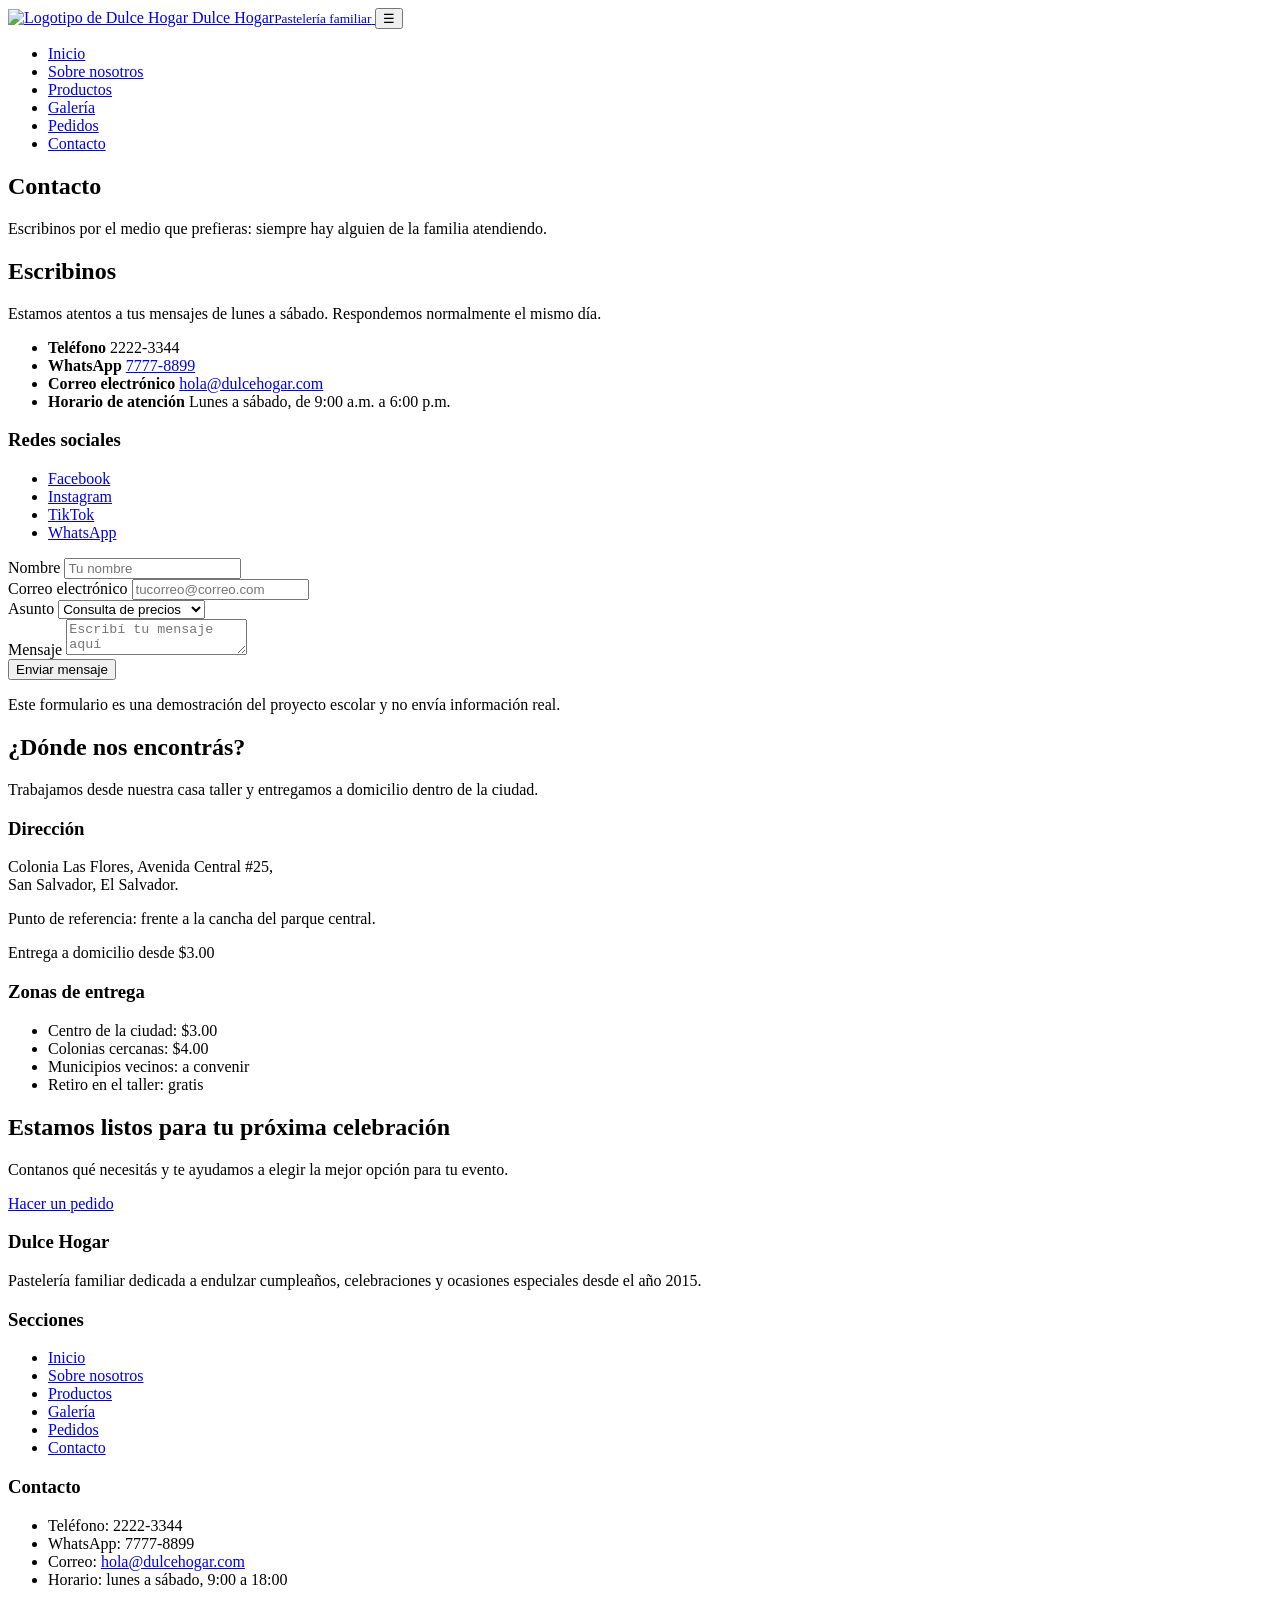
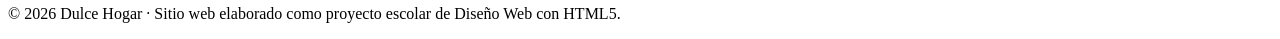
==== contacto.html @ a6727d35 "Add files via upload" ====
<!DOCTYPE html>
<html lang="es">
<head>
  <meta charset="UTF-8">
  <meta name="viewport" content="width=device-width, initial-scale=1.0">
  <title>Contacto | Dulce Hogar</title>
  <meta name="description" content="Teléfono, WhatsApp, correo, redes sociales y ubicación de la pastelería familiar Dulce Hogar.">
  <meta name="author" content="Dulce Hogar">
  <link rel="icon" href="img/logo.svg" type="image/svg+xml">
  <link rel="preconnect" href="https://fonts.googleapis.com">
  <link rel="preconnect" href="https://fonts.gstatic.com" crossorigin>
  <link href="https://fonts.googleapis.com/css2?family=Nunito:wght@400;600;800&family=Playfair+Display:wght@600;700&display=swap" rel="stylesheet">
  <link rel="stylesheet" href="css/estilos.css">
</head>

<body>
  <!-- ===================== ENCABEZADO ===================== -->
  <header class="encabezado">
    <div class="contenedor barra">
      <a class="logo" href="index.html">
        <img src="img/logo.svg" alt="Logotipo de Dulce Hogar">
        <span>Dulce Hogar<small>Pastelería familiar</small></span>
      </a>

      <button class="boton-menu" type="button" aria-label="Abrir menú" aria-expanded="false" aria-controls="menu-principal">&#9776;</button>

      <nav aria-label="Menú principal">
        <ul class="menu" id="menu-principal">
          <li><a href="index.html">Inicio</a></li>
          <li><a href="nosotros.html">Sobre nosotros</a></li>
          <li><a href="productos.html">Productos</a></li>
          <li><a href="galeria.html">Galería</a></li>
          <li><a href="pedidos.html">Pedidos</a></li>
          <li><a class="activo" href="contacto.html">Contacto</a></li>
        </ul>
      </nav>
    </div>
  </header>

  <main>
    <!-- ===================== CABECERA DE LA PÁGINA ===================== -->
    <section class="cabecera-pagina">
      <div class="contenedor">
        <h1>Contacto</h1>
        <p>Escribinos por el medio que prefieras: siempre hay alguien de la familia atendiendo.</p>
      </div>
    </section>

    <!-- ===================== DATOS DE CONTACTO ===================== -->
    <section class="seccion" id="datos">
      <div class="contenedor dos-columnas">
        <div>
          <h2>Escribinos</h2>
          <p>Estamos atentos a tus mensajes de lunes a sábado. Respondemos
             normalmente el mismo día.</p>

          <ul class="datos-contacto">
            <li><strong>Teléfono</strong> 2222-3344</li>
            <li><strong>WhatsApp</strong> <a href="https://wa.me/50377778899">7777-8899</a></li>
            <li><strong>Correo electrónico</strong> <a href="mailto:hola@dulcehogar.com">hola@dulcehogar.com</a></li>
            <li><strong>Horario de atención</strong> Lunes a sábado, de 9:00 a.m. a 6:00 p.m.</li>
          </ul>

          <h3>Redes sociales</h3>
          <ul class="redes">
            <li><a href="#">Facebook</a></li>
            <li><a href="#">Instagram</a></li>
            <li><a href="#">TikTok</a></li>
            <li><a href="https://wa.me/50377778899">WhatsApp</a></li>
          </ul>
        </div>

        <form class="formulario" data-demo action="#" method="post">
          <div class="campo">
            <label for="c-nombre">Nombre</label>
            <input type="text" id="c-nombre" name="nombre" placeholder="Tu nombre" required>
          </div>
          <div class="campo">
            <label for="c-correo">Correo electrónico</label>
            <input type="email" id="c-correo" name="correo" placeholder="tucorreo@correo.com" required>
          </div>
          <div class="campo">
            <label for="c-asunto">Asunto</label>
            <select id="c-asunto" name="asunto">
              <option>Consulta de precios</option>
              <option>Cotización de evento</option>
              <option>Sugerencia</option>
              <option>Otro</option>
            </select>
          </div>
          <div class="campo">
            <label for="c-mensaje">Mensaje</label>
            <textarea id="c-mensaje" name="mensaje" placeholder="Escribí tu mensaje aquí" required></textarea>
          </div>
          <button class="boton" type="submit">Enviar mensaje</button>
          <p class="mensaje-enviado" tabindex="-1" hidden><strong>¡Mensaje enviado!</strong> Gracias por escribirnos, te responderemos pronto.</p>
          <p class="aviso-form">Este formulario es una demostración del proyecto escolar y no envía información real.</p>
        </form>
      </div>
    </section>

    <!-- ===================== UBICACIÓN ===================== -->
    <section class="seccion alterna" id="ubicacion">
      <div class="contenedor">
        <div class="seccion-titulo">
          <h2>¿Dónde nos encontrás?</h2>
          <p>Trabajamos desde nuestra casa taller y entregamos a domicilio dentro de la ciudad.</p>
        </div>

        <div class="rejilla-2 rejilla">
          <article class="tarjeta">
            <div class="tarjeta-cuerpo">
              <h3>Dirección</h3>
              <p>Colonia Las Flores, Avenida Central #25,<br>San Salvador, El Salvador.</p>
              <p>Punto de referencia: frente a la cancha del parque central.</p>
              <span class="precio">Entrega a domicilio desde $3.00</span>
            </div>
          </article>

          <article class="tarjeta">
            <div class="tarjeta-cuerpo">
              <h3>Zonas de entrega</h3>
              <ul class="ventajas">
                <li>Centro de la ciudad: $3.00</li>
                <li>Colonias cercanas: $4.00</li>
                <li>Municipios vecinos: a convenir</li>
                <li>Retiro en el taller: gratis</li>
              </ul>
            </div>
          </article>
        </div>
      </div>
    </section>

    <section class="franja">
      <div class="contenedor">
        <h2>Estamos listos para tu próxima celebración</h2>
        <p>Contanos qué necesitás y te ayudamos a elegir la mejor opción para tu evento.</p>
        <p><a class="boton" href="pedidos.html">Hacer un pedido</a></p>
      </div>
    </section>

  </main>

  <!-- ===================== PIE DE PÁGINA ===================== -->
  <footer class="pie">
    <div class="contenedor pie-rejilla">
      <div>
        <h3>Dulce Hogar</h3>
        <p>Pastelería familiar dedicada a endulzar cumpleaños, celebraciones
           y ocasiones especiales desde el año 2015.</p>
      </div>
      <div>
        <h3>Secciones</h3>
        <ul>
          <li><a href="index.html">Inicio</a></li>
          <li><a href="nosotros.html">Sobre nosotros</a></li>
          <li><a href="productos.html">Productos</a></li>
          <li><a href="galeria.html">Galería</a></li>
          <li><a href="pedidos.html">Pedidos</a></li>
          <li><a href="contacto.html">Contacto</a></li>
        </ul>
      </div>
      <div>
        <h3>Contacto</h3>
        <ul>
          <li>Teléfono: 2222-3344</li>
          <li>WhatsApp: 7777-8899</li>
          <li>Correo: <a href="mailto:hola@dulcehogar.com">hola@dulcehogar.com</a></li>
          <li>Horario: lunes a sábado, 9:00 a 18:00</li>
        </ul>
      </div>
    </div>
    <p class="pie-final">&copy; 2026 Dulce Hogar &middot; Sitio web elaborado como proyecto escolar de Diseño Web con HTML5.</p>
  </footer>

  <script src="js/menu.js"></script>
</body>
</html>
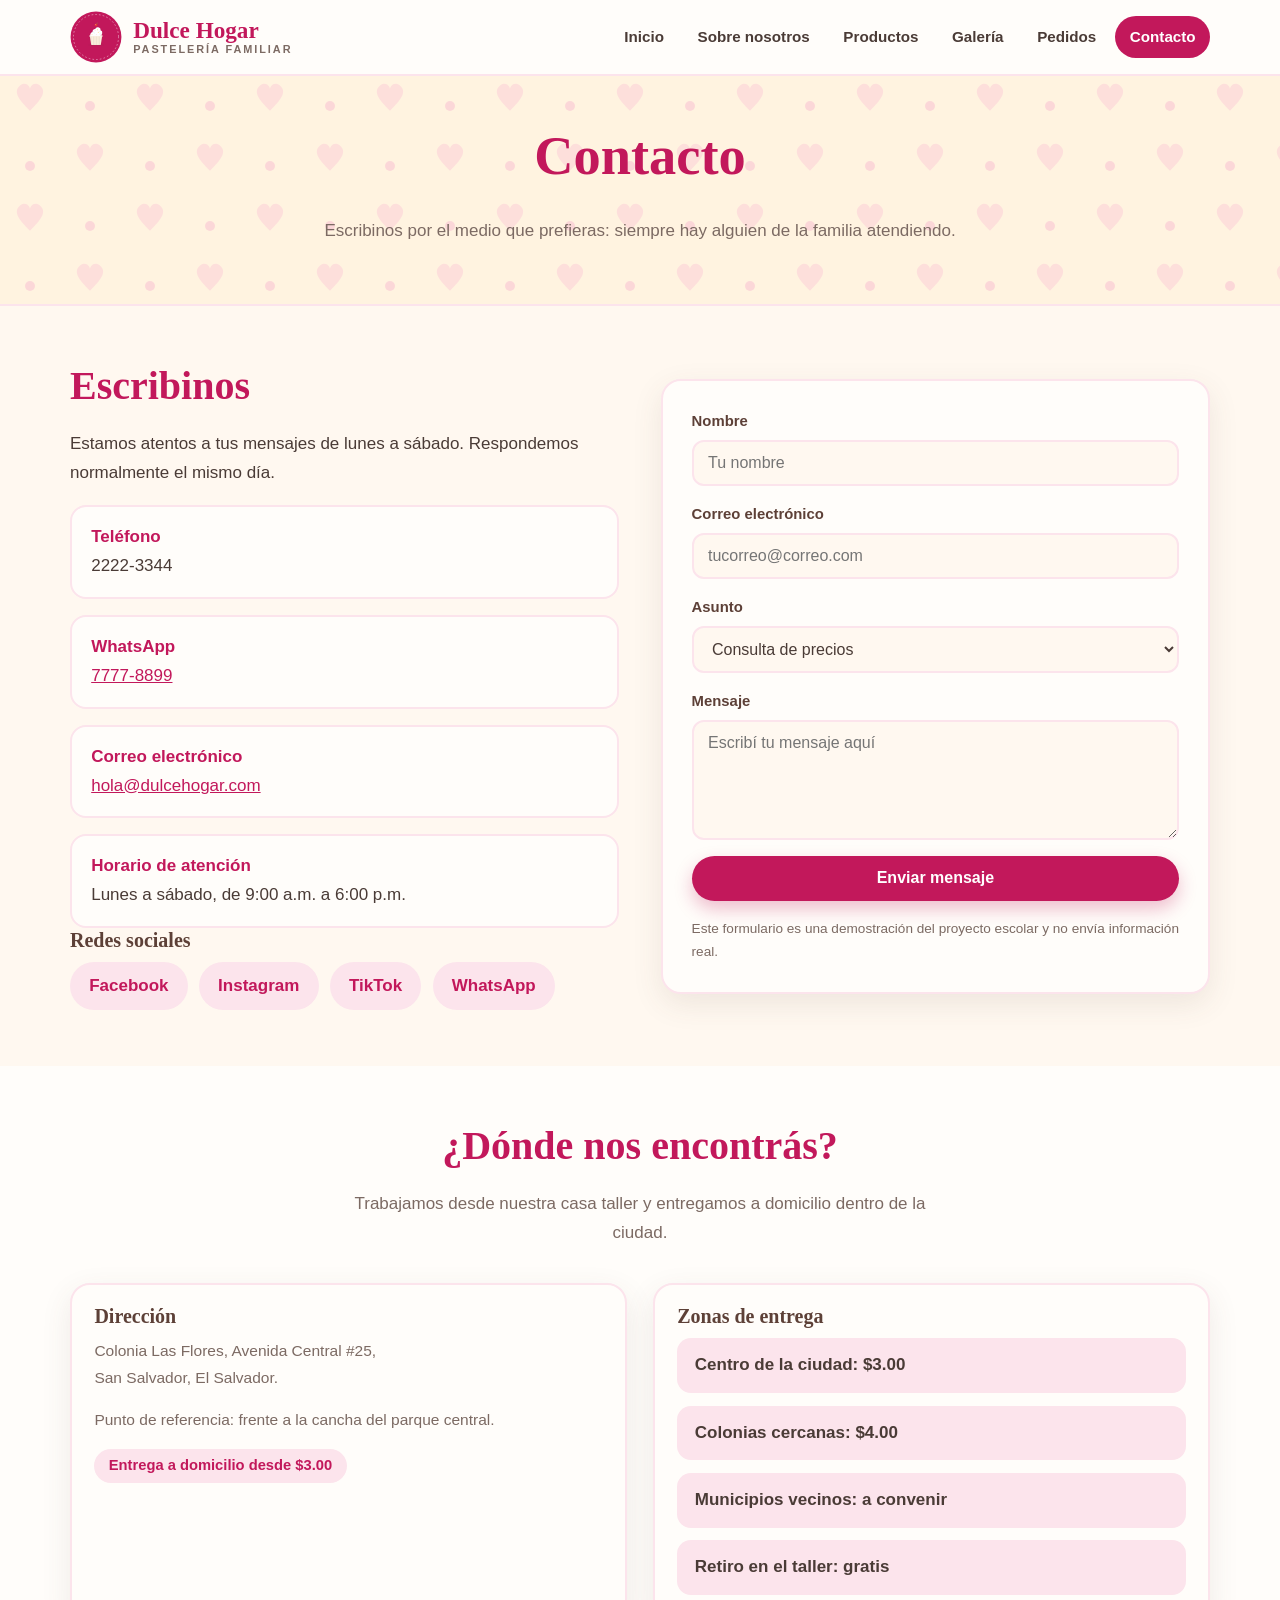
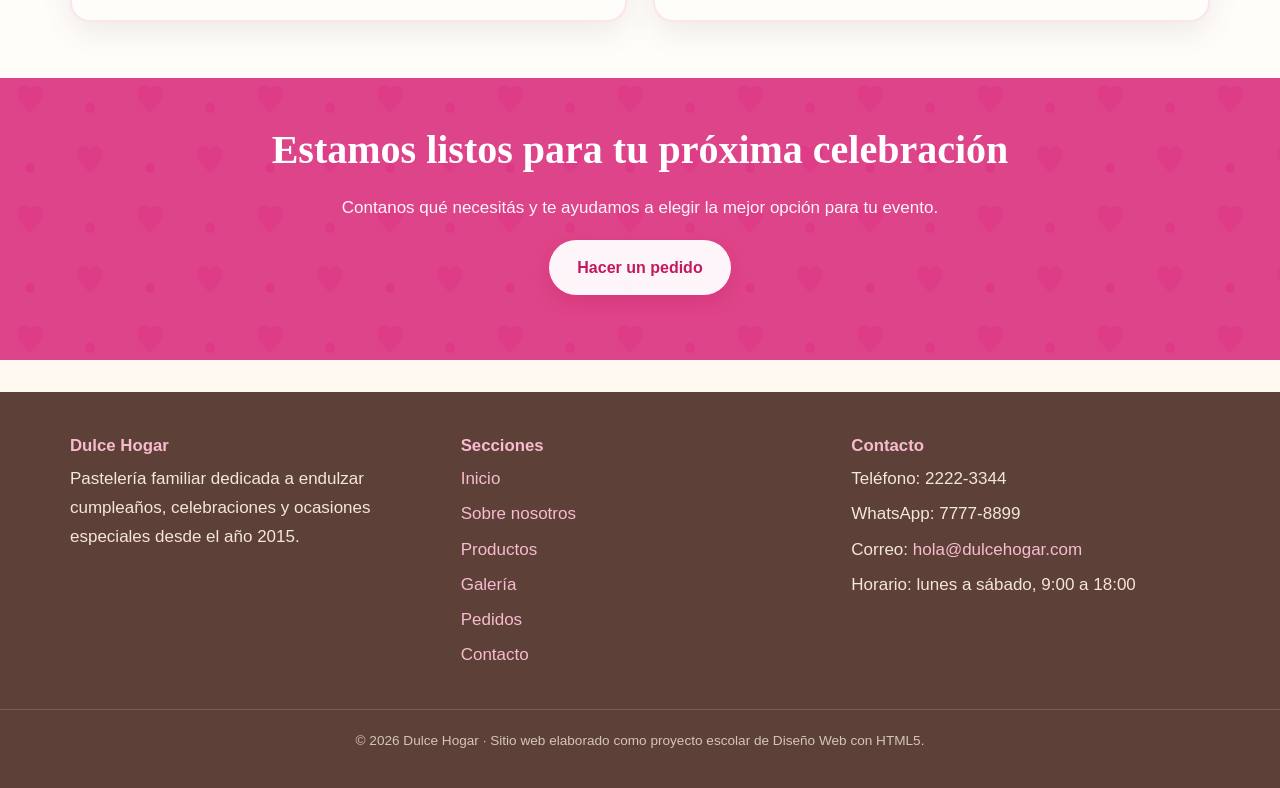
==== commit 26d709e8: "Add files via upload" ====
--- a/contacto.html
+++ b/contacto.html
@@ -6,11 +6,562 @@
   <title>Contacto | Dulce Hogar</title>
   <meta name="description" content="Teléfono, WhatsApp, correo, redes sociales y ubicación de la pastelería familiar Dulce Hogar.">
   <meta name="author" content="Dulce Hogar">
-  <link rel="icon" href="img/logo.svg" type="image/svg+xml">
+  <link rel="icon" href="[data-uri]" type="image/svg+xml">
   <link rel="preconnect" href="https://fonts.googleapis.com">
   <link rel="preconnect" href="https://fonts.gstatic.com" crossorigin>
   <link href="https://fonts.googleapis.com/css2?family=Nunito:wght@400;600;800&family=Playfair+Display:wght@600;700&display=swap" rel="stylesheet">
-  <link rel="stylesheet" href="css/estilos.css">
+  <style>
+/* ============================================================
+   Dulce Hogar - Pastelería familiar
+   Hoja de estilos principal
+   ============================================================ */
+
+:root {
+  --rosa: #c2185b;
+  --rosa-medio: #e8608f;
+  --rosa-claro: #f8bbd0;
+  --rosa-palo: #fce4ec;
+  --crema: #fff8f0;
+  --crema-fuerte: #ffe9cf;
+  --cafe: #5d4037;
+  --texto: #4a3b36;
+  --texto-suave: #7c6a63;
+  --blanco: #fffdfa;
+  --verde: #7cb342;
+  --sombra: 0 10px 30px rgba(93, 64, 55, 0.10);
+  --sombra-fuerte: 0 18px 40px rgba(93, 64, 55, 0.18);
+  --radio: 20px;
+}
+
+/* ---------- Base ---------- */
+* { box-sizing: border-box; }
+
+html { scroll-behavior: smooth; }
+
+body {
+  margin: 0;
+  font-family: "Nunito", "Segoe UI", Arial, sans-serif;
+  color: var(--texto);
+  background: var(--crema);
+  line-height: 1.7;
+  font-size: 17px;
+}
+
+h1, h2, h3 {
+  font-family: "Playfair Display", Georgia, "Times New Roman", serif;
+  color: var(--rosa);
+  line-height: 1.2;
+  margin: 0 0 .5em;
+}
+
+h1 { font-size: clamp(2.1rem, 5vw, 3.4rem); }
+h2 { font-size: clamp(1.7rem, 3.6vw, 2.5rem); }
+h3 { font-size: 1.25rem; color: var(--cafe); }
+
+p { margin: 0 0 1em; }
+
+a { color: var(--rosa); }
+
+img { max-width: 100%; display: block; }
+
+.contenedor {
+  width: min(1140px, 92%);
+  margin-inline: auto;
+}
+
+/* ---------- Encabezado y navegación ---------- */
+.encabezado {
+  position: sticky;
+  top: 0;
+  z-index: 50;
+  background: rgba(255, 253, 250, .95);
+  backdrop-filter: blur(6px);
+  border-bottom: 2px solid var(--rosa-palo);
+}
+
+.barra {
+  display: flex;
+  align-items: center;
+  justify-content: space-between;
+  gap: 1rem;
+  padding: .7rem 0;
+}
+
+.logo {
+  display: flex;
+  align-items: center;
+  gap: .7rem;
+  text-decoration: none;
+  color: var(--rosa);
+}
+
+.logo img { width: 52px; height: 52px; }
+
+.logo span {
+  font-family: "Playfair Display", Georgia, serif;
+  font-size: 1.45rem;
+  font-weight: 700;
+  line-height: 1.1;
+}
+
+.logo small {
+  display: block;
+  font-family: "Nunito", sans-serif;
+  font-size: .68rem;
+  letter-spacing: .18em;
+  text-transform: uppercase;
+  color: var(--texto-suave);
+  font-weight: 700;
+}
+
+.menu {
+  list-style: none;
+  display: flex;
+  gap: .3rem;
+  margin: 0;
+  padding: 0;
+}
+
+.menu a {
+  display: block;
+  padding: .5rem .9rem;
+  border-radius: 999px;
+  text-decoration: none;
+  color: var(--texto);
+  font-weight: 700;
+  font-size: .95rem;
+  transition: background .2s, color .2s;
+}
+
+.menu a:hover { background: var(--rosa-palo); color: var(--rosa); }
+
+.menu a.activo { background: var(--rosa); color: #fff; }
+
+.boton-menu {
+  display: none;
+  background: var(--rosa-palo);
+  border: none;
+  border-radius: 12px;
+  padding: .55rem .8rem;
+  font-size: 1.4rem;
+  color: var(--rosa);
+  cursor: pointer;
+  line-height: 1;
+}
+
+/* ---------- Botones ---------- */
+.boton {
+  display: inline-block;
+  background: var(--rosa);
+  color: #fff;
+  text-decoration: none;
+  font-weight: 800;
+  padding: .85rem 1.8rem;
+  border-radius: 999px;
+  border: none;
+  cursor: pointer;
+  font-size: 1rem;
+  font-family: inherit;
+  box-shadow: 0 8px 18px rgba(194, 24, 91, .28);
+  transition: transform .2s, box-shadow .2s, background .2s;
+}
+
+.boton:hover { transform: translateY(-3px); box-shadow: 0 12px 24px rgba(194, 24, 91, .35); }
+
+.boton.secundario {
+  background: #fff;
+  color: var(--rosa);
+  border: 2px solid var(--rosa-claro);
+  box-shadow: none;
+}
+
+.boton.secundario:hover { background: var(--rosa-palo); }
+
+/* ---------- Portada ---------- */
+.portada {
+  position: relative;
+  background: linear-gradient(180deg, var(--crema) 0%, #fff1f5 100%);
+  padding: 3.2rem 0 0;
+  text-align: center;
+}
+
+.portada-texto {
+  max-width: 660px;
+  margin-inline: auto;
+  padding-bottom: 2.4rem;
+}
+
+.portada-imagen {
+  width: 100%;
+  height: auto;
+  display: block;
+}
+
+.portada-texto p { font-size: 1.1rem; color: var(--texto-suave); }
+
+.etiqueta {
+  display: inline-block;
+  background: var(--rosa-palo);
+  color: var(--rosa);
+  font-weight: 800;
+  letter-spacing: .12em;
+  text-transform: uppercase;
+  font-size: .72rem;
+  padding: .4rem 1rem;
+  border-radius: 999px;
+  margin-bottom: 1rem;
+}
+
+/* ---------- Cabecera interna de página ---------- */
+.cabecera-pagina {
+  background: url("[data-uri]") repeat, var(--crema-fuerte);
+  padding: 3rem 0 2.6rem;
+  text-align: center;
+  border-bottom: 2px solid var(--rosa-palo);
+}
+
+.cabecera-pagina p {
+  max-width: 640px;
+  margin-inline: auto;
+  color: var(--texto-suave);
+}
+
+/* ---------- Secciones ---------- */
+.seccion { padding: 3.5rem 0; }
+
+.seccion.alterna { background: var(--blanco); }
+
+.seccion-titulo { text-align: center; margin-bottom: 2.2rem; }
+
+.seccion-titulo p {
+  max-width: 620px;
+  margin-inline: auto;
+  color: var(--texto-suave);
+}
+
+/* ---------- Rejillas y tarjetas ---------- */
+.rejilla {
+  display: grid;
+  grid-template-columns: repeat(auto-fit, minmax(260px, 1fr));
+  gap: 1.6rem;
+}
+
+.rejilla-2 { grid-template-columns: repeat(auto-fit, minmax(300px, 1fr)); }
+
+.tarjeta {
+  background: var(--blanco);
+  border: 2px solid var(--rosa-palo);
+  border-radius: var(--radio);
+  overflow: hidden;
+  box-shadow: var(--sombra);
+  transition: transform .25s, box-shadow .25s;
+  display: flex;
+  flex-direction: column;
+}
+
+.tarjeta:hover { transform: translateY(-6px); box-shadow: var(--sombra-fuerte); }
+
+.tarjeta img {
+  width: 100%;
+  height: 220px;
+  object-fit: contain;
+  background: var(--blanco);
+  border-bottom: 2px solid var(--rosa-palo);
+}
+
+.tarjeta-cuerpo { padding: 1.2rem 1.4rem 1.6rem; flex: 1; }
+
+.tarjeta-cuerpo p { color: var(--texto-suave); font-size: .97rem; }
+
+.precio {
+  display: inline-block;
+  background: var(--rosa-palo);
+  color: var(--rosa);
+  font-weight: 800;
+  padding: .3rem .9rem;
+  border-radius: 999px;
+  font-size: .92rem;
+}
+
+/* ---------- Bloque de texto + imagen ---------- */
+.dos-columnas {
+  display: grid;
+  grid-template-columns: repeat(auto-fit, minmax(310px, 1fr));
+  gap: 2.6rem;
+  align-items: center;
+}
+
+.dos-columnas img { border-radius: var(--radio); box-shadow: var(--sombra); }
+
+/* ---------- Lista de ventajas ---------- */
+.ventajas {
+  list-style: none;
+  padding: 0;
+  margin: 0;
+  display: grid;
+  gap: .8rem;
+}
+
+.ventajas li {
+  background: var(--rosa-palo);
+  border-radius: 14px;
+  padding: .8rem 1.1rem;
+  font-weight: 600;
+}
+
+/* ---------- Pasos numerados ---------- */
+.pasos {
+  list-style: none;
+  counter-reset: paso;
+  padding: 0;
+  margin: 0;
+  display: grid;
+  grid-template-columns: repeat(auto-fit, minmax(240px, 1fr));
+  gap: 1.4rem;
+}
+
+.pasos li {
+  counter-increment: paso;
+  background: var(--blanco);
+  border: 2px solid var(--rosa-palo);
+  border-radius: var(--radio);
+  padding: 2.6rem 1.4rem 1.4rem;
+  position: relative;
+  box-shadow: var(--sombra);
+}
+
+.pasos li::before {
+  content: counter(paso);
+  position: absolute;
+  top: -22px;
+  left: 1.2rem;
+  width: 46px;
+  height: 46px;
+  display: grid;
+  place-items: center;
+  background: var(--rosa);
+  color: #fff;
+  border-radius: 50%;
+  font-weight: 800;
+  font-size: 1.2rem;
+  box-shadow: 0 6px 14px rgba(194, 24, 91, .3);
+}
+
+.pasos h3 { margin-bottom: .3rem; }
+
+/* ---------- Galería ---------- */
+.galeria {
+  display: grid;
+  grid-template-columns: repeat(auto-fit, minmax(210px, 1fr));
+  gap: 1.2rem;
+}
+
+.galeria figure {
+  margin: 0;
+  background: var(--blanco);
+  border: 2px solid var(--rosa-palo);
+  border-radius: var(--radio);
+  overflow: hidden;
+  box-shadow: var(--sombra);
+  transition: transform .25s;
+}
+
+.galeria figure:hover { transform: scale(1.03) rotate(-1deg); }
+
+.galeria img {
+  height: 190px;
+  object-fit: contain;
+  width: 100%;
+  background: var(--blanco);
+  border-bottom: 2px solid var(--rosa-palo);
+}
+
+.galeria figcaption {
+  padding: .7rem 1rem 1rem;
+  text-align: center;
+  font-weight: 700;
+  color: var(--cafe);
+  font-size: .95rem;
+}
+
+/* ---------- Formularios ---------- */
+.formulario {
+  background: var(--blanco);
+  border: 2px solid var(--rosa-palo);
+  border-radius: var(--radio);
+  padding: 1.8rem;
+  box-shadow: var(--sombra);
+  display: grid;
+  gap: 1rem;
+}
+
+.campo { display: grid; gap: .35rem; }
+
+.campo label { font-weight: 800; font-size: .93rem; color: var(--cafe); }
+
+.campo input,
+.campo select,
+.campo textarea {
+  font-family: inherit;
+  font-size: 1rem;
+  padding: .75rem .9rem;
+  border: 2px solid var(--rosa-palo);
+  border-radius: 12px;
+  background: var(--crema);
+  color: var(--texto);
+}
+
+.campo input:focus,
+.campo select:focus,
+.campo textarea:focus {
+  outline: 3px solid var(--rosa-claro);
+  border-color: var(--rosa-medio);
+}
+
+.campo textarea { min-height: 120px; resize: vertical; }
+
+.campos-dobles {
+  display: grid;
+  grid-template-columns: repeat(auto-fit, minmax(220px, 1fr));
+  gap: 1rem;
+}
+
+.aviso-form {
+  font-size: .85rem;
+  color: var(--texto-suave);
+  margin: 0;
+}
+
+/* ---------- Datos de contacto ---------- */
+.datos-contacto { list-style: none; padding: 0; margin: 0; display: grid; gap: 1rem; }
+
+.datos-contacto li {
+  background: var(--blanco);
+  border: 2px solid var(--rosa-palo);
+  border-radius: 16px;
+  padding: 1rem 1.2rem;
+}
+
+.datos-contacto strong { display: block; color: var(--rosa); }
+
+.redes { display: flex; flex-wrap: wrap; gap: .7rem; padding: 0; margin: 0; list-style: none; }
+
+.redes a {
+  display: inline-block;
+  background: var(--rosa-palo);
+  color: var(--rosa);
+  text-decoration: none;
+  font-weight: 800;
+  padding: .6rem 1.2rem;
+  border-radius: 999px;
+  transition: background .2s, color .2s;
+}
+
+.redes a:hover { background: var(--rosa); color: #fff; }
+
+/* ---------- Franja destacada ---------- */
+.franja {
+  background: var(--rosa);
+  color: #fff;
+  text-align: center;
+  padding: 3rem 0;
+  background-image: url("[data-uri]");
+  background-blend-mode: soft-light;
+}
+
+.franja h2 { color: #fff; }
+
+.franja p { max-width: 620px; margin-inline: auto; opacity: .95; }
+
+.franja .boton { background: #fff; color: var(--rosa); }
+
+/* ---------- Tabla ---------- */
+.tabla {
+  width: 100%;
+  border-collapse: collapse;
+  background: var(--blanco);
+  border-radius: var(--radio);
+  overflow: hidden;
+  box-shadow: var(--sombra);
+}
+
+.tabla caption {
+  caption-side: top;
+  text-align: left;
+  font-weight: 800;
+  color: var(--texto-suave);
+  padding-bottom: .6rem;
+}
+
+.tabla th, .tabla td { padding: .85rem 1rem; text-align: left; border-bottom: 1px solid var(--rosa-palo); }
+
+.tabla thead th { background: var(--rosa); color: #fff; }
+
+.tabla tbody tr:nth-child(even) { background: var(--rosa-palo); }
+
+.envoltorio-tabla { overflow-x: auto; }
+
+/* ---------- Pie de página ---------- */
+.pie {
+  background: var(--cafe);
+  color: #f3e5df;
+  padding: 2.8rem 0 1.4rem;
+  margin-top: 2rem;
+}
+
+.pie h3 { color: var(--rosa-claro); font-family: "Nunito", sans-serif; font-size: 1.05rem; }
+
+.pie a { color: var(--rosa-claro); text-decoration: none; }
+
+.pie a:hover { text-decoration: underline; }
+
+.pie-rejilla {
+  display: grid;
+  grid-template-columns: repeat(auto-fit, minmax(220px, 1fr));
+  gap: 2rem;
+}
+
+.pie ul { list-style: none; padding: 0; margin: 0; }
+
+.pie li { margin-bottom: .4rem; }
+
+.pie-final {
+  text-align: center;
+  border-top: 1px solid rgba(255, 255, 255, .18);
+  margin-top: 2rem;
+  padding-top: 1.2rem;
+  font-size: .85rem;
+  opacity: .8;
+}
+
+/* ---------- Responsivo ---------- */
+@media (max-width: 860px) {
+  .boton-menu { display: block; }
+
+  .menu {
+    display: none;
+    position: absolute;
+    top: 100%;
+    left: 0;
+    right: 0;
+    flex-direction: column;
+    background: var(--blanco);
+    padding: .8rem;
+    gap: .2rem;
+    border-bottom: 2px solid var(--rosa-palo);
+    box-shadow: var(--sombra);
+  }
+
+  .menu.abierto { display: flex; }
+
+  .encabezado { position: relative; }
+
+  .portada { padding: 2.2rem 0 0; }
+
+  .tarjeta img { height: 190px; }
+}
+
+  </style>
 </head>
 
 <body>
@@ -18,7 +569,7 @@
   <header class="encabezado">
     <div class="contenedor barra">
       <a class="logo" href="index.html">
-        <img src="img/logo.svg" alt="Logotipo de Dulce Hogar">
+        <img src="[data-uri]" alt="Logotipo de Dulce Hogar">
         <span>Dulce Hogar<small>Pastelería familiar</small></span>
       </a>
 
@@ -174,6 +725,34 @@
     <p class="pie-final">&copy; 2026 Dulce Hogar &middot; Sitio web elaborado como proyecto escolar de Diseño Web con HTML5.</p>
   </footer>
 
-  <script src="js/menu.js"></script>
+  <script>
+/* Menú responsivo: abre y cierra la navegación en pantallas pequeñas */
+document.addEventListener("DOMContentLoaded", function () {
+  var boton = document.querySelector(".boton-menu");
+  var menu = document.getElementById("menu-principal");
+
+  if (boton && menu) {
+    boton.addEventListener("click", function () {
+      var abierto = menu.classList.toggle("abierto");
+      boton.setAttribute("aria-expanded", abierto ? "true" : "false");
+    });
+  }
+
+  /* Mensaje de confirmación en los formularios (demostración escolar) */
+  var formularios = document.querySelectorAll("form[data-demo]");
+  formularios.forEach(function (form) {
+    form.addEventListener("submit", function (evento) {
+      evento.preventDefault();
+      var aviso = form.querySelector(".mensaje-enviado");
+      if (aviso) {
+        aviso.hidden = false;
+        aviso.focus();
+      }
+      form.reset();
+    });
+  });
+});
+
+  </script>
 </body>
 </html>
